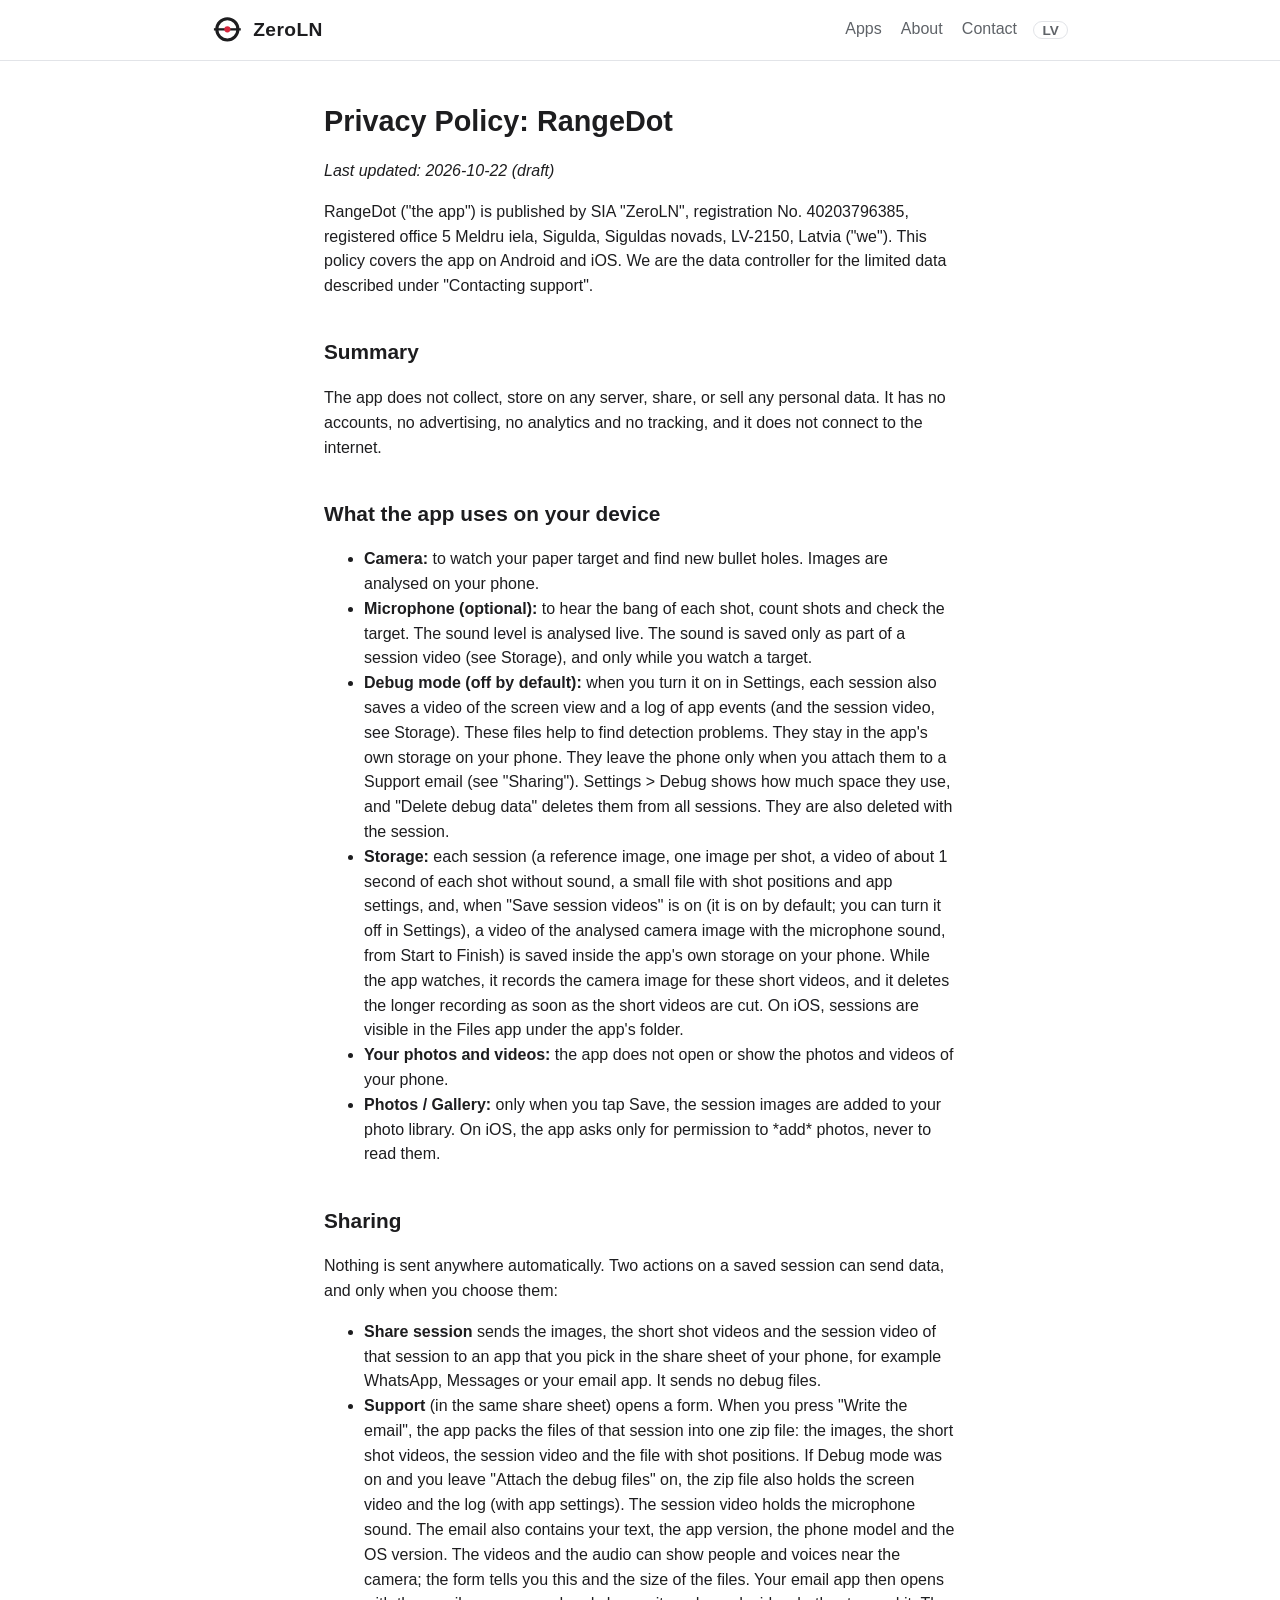
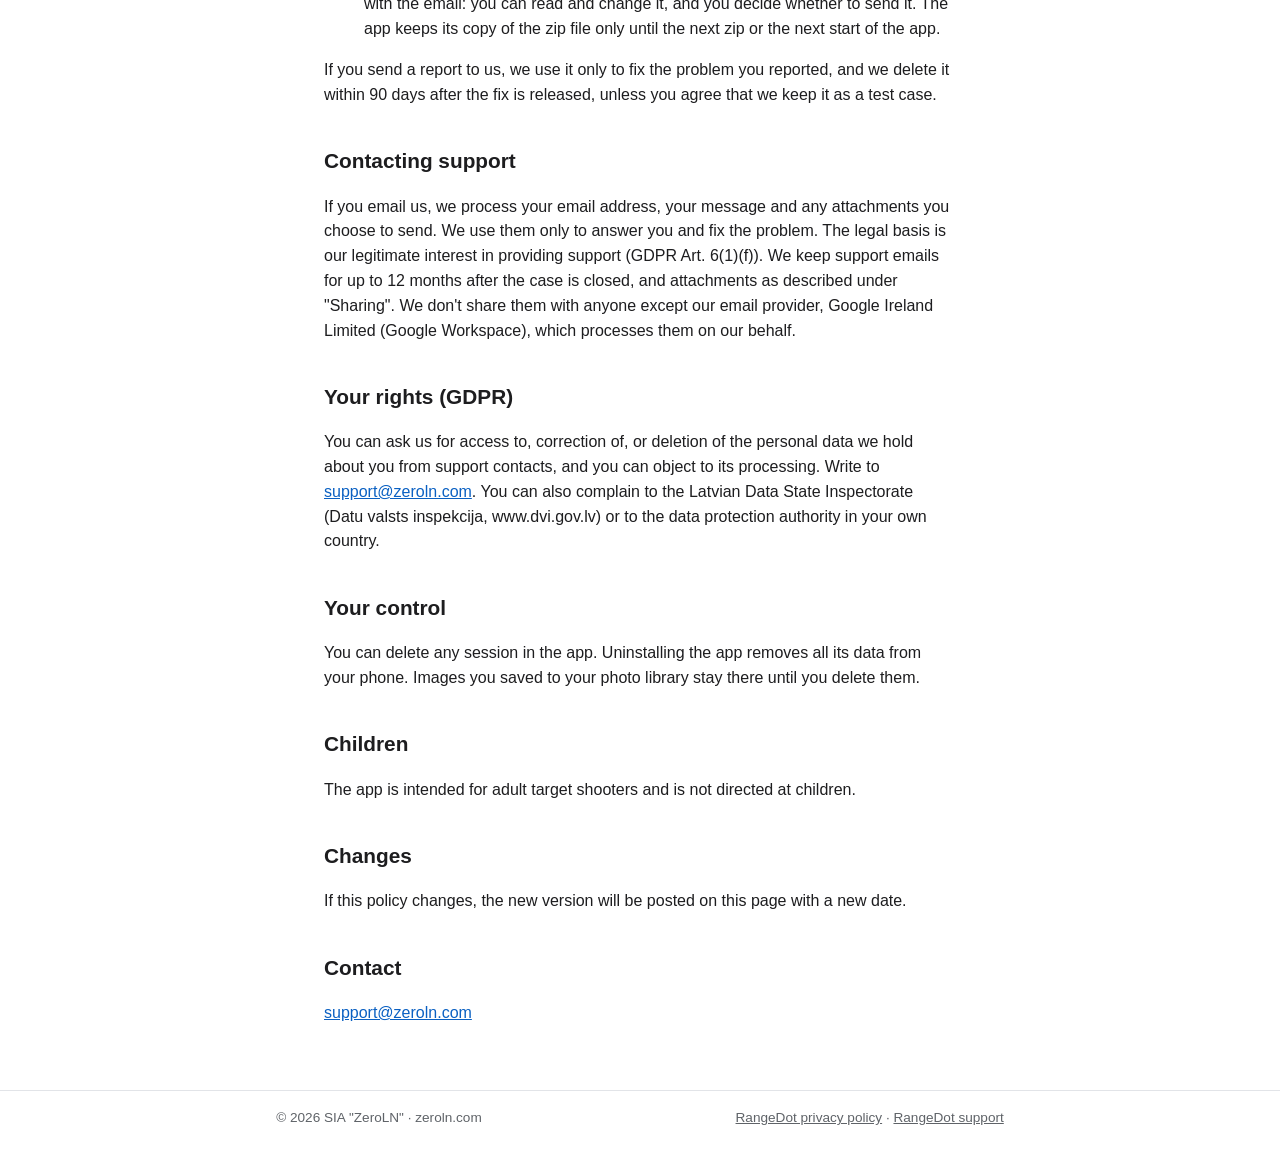
==== privacy/index.html @ 9c5e3303 "Add the LV language link and the hreflang links (W94) Co-Authored-By: Claude Opus 5.5 <noreply@anthr" ====
<!doctype html>
<html lang="en">
<head>
<meta charset="utf-8">
<meta name="viewport" content="width=device-width, initial-scale=1">
<title>RangeDot: Privacy policy</title>
<meta name="description" content="RangeDot privacy policy, SIA &quot;ZeroLN&quot;.">
<link rel="icon" href="/favicon.svg" type="image/svg+xml">
<link rel="stylesheet" href="../style.css">
</head>
<body>
<header class="site"><div class="wrap">
<a class="brand" href="../"><svg viewBox="0 0 32 32" aria-hidden="true"><circle cx="16" cy="16" r="11" fill="none" stroke="currentColor" stroke-width="3.2"/><line x1="2" y1="16" x2="30" y2="16" stroke="currentColor" stroke-width="2.4"/><circle cx="16" cy="16" r="3.2" fill="#d7263d"/></svg><span>ZeroLN</span></a>
<nav><a href="../#apps">Apps</a><a href="../#about">About</a><a href="../#contact">Contact</a><a class="lang" href="https://zeroln.lv/" hreflang="lv" lang="lv" title="Latviski">LV</a></nav>
</div></header>
<main><div class="wrap doc">
<h1>Privacy Policy: RangeDot</h1>
<p><em>Last updated: 2026-10-22 (draft)</em></p>
<p>RangeDot ("the app") is published by SIA "ZeroLN", registration No. 40203796385, registered office 5 Meldru iela, Sigulda, Siguldas novads, LV-2150, Latvia ("we"). This policy covers the app on Android and iOS. We are the data controller for the limited data described under "Contacting support".</p>
<h2>Summary</h2>
<p>The app does not collect, store on any server, share, or sell any personal data. It has no accounts, no advertising, no analytics and no tracking, and it does not connect to the internet.</p>
<h2>What the app uses on your device</h2>
<ul>
<li><strong>Camera:</strong> to watch your paper target and find new bullet holes. Images are analysed on your phone.</li>
<li><strong>Microphone (optional):</strong> to hear the bang of each shot, count shots and check the target. The sound level is analysed live. The sound is saved only as part of a session video (see Storage), and only while you watch a target.</li>
<li><strong>Debug mode (off by default):</strong> when you turn it on in Settings, each session also saves a video of the screen view and a log of app events (and the session video, see Storage). These files help to find detection problems. They stay in the app's own storage on your phone. They leave the phone only when you attach them to a Support email (see "Sharing"). Settings &gt; Debug shows how much space they use, and "Delete debug data" deletes them from all sessions. They are also deleted with the session.</li>
<li><strong>Storage:</strong> each session (a reference image, one image per shot, a video of about 1 second of each shot without sound, a small file with shot positions and app settings, and, when "Save session videos" is on (it is on by default; you can turn it off in Settings), a video of the analysed camera image with the microphone sound, from Start to Finish) is saved inside the app's own storage on your phone. While the app watches, it records the camera image for these short videos, and it deletes the longer recording as soon as the short videos are cut. On iOS, sessions are visible in the Files app under the app's folder.</li>
<li><strong>Your photos and videos:</strong> the app does not open or show the photos and videos of your phone.</li>
<li><strong>Photos / Gallery:</strong> only when you tap Save, the session images are added to your photo library. On iOS, the app asks only for permission to *add* photos, never to read them.</li>
</ul>
<h2>Sharing</h2>
<p>Nothing is sent anywhere automatically. Two actions on a saved session can send data, and only when you choose them:</p>
<ul>
<li><strong>Share session</strong> sends the images, the short shot videos and the session video of that session to an app that you pick in the share sheet of your phone, for example WhatsApp, Messages or your email app. It sends no debug files.</li>
<li><strong>Support</strong> (in the same share sheet) opens a form. When you press "Write the email", the app packs the files of that session into one zip file: the images, the short shot videos, the session video and the file with shot positions. If Debug mode was on and you leave "Attach the debug files" on, the zip file also holds the screen video and the log (with app settings). The session video holds the microphone sound. The email also contains your text, the app version, the phone model and the OS version. The videos and the audio can show people and voices near the camera; the form tells you this and the size of the files. Your email app then opens with the email: you can read and change it, and you decide whether to send it. The app keeps its copy of the zip file only until the next zip or the next start of the app.</li>
</ul>
<p>If you send a report to us, we use it only to fix the problem you reported, and we delete it within 90 days after the fix is released, unless you agree that we keep it as a test case.</p>
<h2>Contacting support</h2>
<p>If you email us, we process your email address, your message and any attachments you choose to send. We use them only to answer you and fix the problem. The legal basis is our legitimate interest in providing support (GDPR Art. 6(1)(f)). We keep support emails for up to 12 months after the case is closed, and attachments as described under "Sharing". We don't share them with anyone except our email provider, Google Ireland Limited (Google Workspace), which processes them on our behalf.</p>
<h2>Your rights (GDPR)</h2>
<p>You can ask us for access to, correction of, or deletion of the personal data we hold about you from support contacts, and you can object to its processing. Write to <a href="mailto:support@zeroln.com">support@zeroln.com</a>. You can also complain to the Latvian Data State Inspectorate (Datu valsts inspekcija, www.dvi.gov.lv) or to the data protection authority in your own country.</p>
<h2>Your control</h2>
<p>You can delete any session in the app. Uninstalling the app removes all its data from your phone. Images you saved to your photo library stay there until you delete them.</p>
<h2>Children</h2>
<p>The app is intended for adult target shooters and is not directed at children.</p>
<h2>Changes</h2>
<p>If this policy changes, the new version will be posted on this page with a new date.</p>
<h2>Contact</h2>
<p><a href="mailto:support@zeroln.com">support@zeroln.com</a></p>
</div></main>
<footer class="site"><div class="wrap">
<span>&copy; 2026 SIA &quot;ZeroLN&quot; &middot; zeroln.com</span>
<span><a href="../privacy/">RangeDot privacy policy</a> &middot; <a href="../support/">RangeDot support</a></span>
</div></footer>
</body>
</html>
---- style.css ----
*, *::before, *::after { box-sizing: border-box; }
:root { --fg: #1d1d1f; --muted: #5f6368; --bg: #fff; --panel: #f5f6f8; --line: #e2e4e8; --accent: #d7263d;
  --link: #0a60c2; }
body { font-family: -apple-system, "Segoe UI", Roboto, Helvetica, Arial, sans-serif; margin: 0; line-height: 1.55;
  color: var(--fg); background: var(--bg); }
.wrap { max-width: 56em; margin: 0 auto; padding: 0 1.25em; }
.doc { max-width: 42em; }
a { color: var(--link); }
code { background: var(--panel); padding: 0 0.25em; border-radius: 3px; }
mark { background: #fff3b0; color: inherit; }
header.site { border-bottom: 1px solid var(--line); }
header.site .wrap { display: flex; align-items: center; justify-content: space-between; flex-wrap: wrap;
  gap: 0.5em 1.5em; padding-top: 0.9em; padding-bottom: 0.9em; }
.brand { display: flex; align-items: center; gap: 0.55em; color: var(--fg); text-decoration: none; font-weight: 700;
  font-size: 1.2em; letter-spacing: 0.02em; }
.brand svg { width: 1.6em; height: 1.6em; }
nav a { margin-left: 1.2em; text-decoration: none; color: var(--muted); }
nav a:first-child { margin-left: 0; }
nav a:hover { color: var(--fg); }
nav a.lang { border: 1px solid var(--line); border-radius: 1em; padding: 0.05em 0.6em; font-size: 0.85em;
  font-weight: 600; }
main { padding: 1.5em 0 3em; }
h1 { font-size: 1.8em; line-height: 1.25; } h2 { font-size: 1.3em; margin-top: 1.8em; }
.hero { padding: 3.5em 0 2.5em; }
.hero h1 { font-size: 2.4em; margin: 0 0 0.4em; max-width: 18em; }
.hero p { font-size: 1.15em; color: var(--muted); max-width: 36em; margin: 0; }
section { padding: 1.5em 0; }
section > h2 { margin-top: 0; }
.card { display: grid; grid-template-columns: 5em 1fr; gap: 1.25em; padding: 1.5em; background: var(--panel);
  border: 1px solid var(--line); border-radius: 14px; }
.card .icon { width: 5em; height: 5em; border-radius: 22%; background: #111; display: flex; align-items: center;
  justify-content: center; }
.card h3 { margin: 0 0 0.25em; font-size: 1.3em; }
.card p { margin: 0.3em 0; }
.tag { display: inline-block; font-size: 0.8em; padding: 0.1em 0.6em; border-radius: 1em; background: var(--bg);
  border: 1px solid var(--line); color: var(--muted); font-weight: 400; vertical-align: middle; }
.links a { margin-right: 1.2em; }
.grid { display: grid; grid-template-columns: repeat(auto-fit, minmax(14em, 1fr)); gap: 1.25em; }
.grid h3 { font-size: 1.05em; margin: 0 0 0.3em; }
.grid p { margin: 0; color: var(--muted); }
dl.facts { display: grid; grid-template-columns: max-content 1fr; gap: 0.4em 1.5em; margin: 0; }
dl.facts dt { color: var(--muted); } dl.facts dd { margin: 0; }
footer.site { border-top: 1px solid var(--line); font-size: 0.85em; color: var(--muted); }
footer.site .wrap { padding-top: 1.2em; padding-bottom: 2em; display: flex; flex-wrap: wrap; gap: 0.5em 1.5em;
  justify-content: space-between; }
footer.site a { color: var(--muted); }
@media (max-width: 34em) { .hero h1 { font-size: 1.8em; } .card { grid-template-columns: 1fr; }
  .card h3 .tag { display: table; margin-top: 0.4em; }
  nav a { margin-left: 0.9em; } }
@media (prefers-color-scheme: dark) { :root { --fg: #e8e8ea; --muted: #a0a4ab; --bg: #111214; --panel: #1b1d21;
  --line: #2c2f35; --link: #6cb4ff; } mark { background: #5a4a00; } }
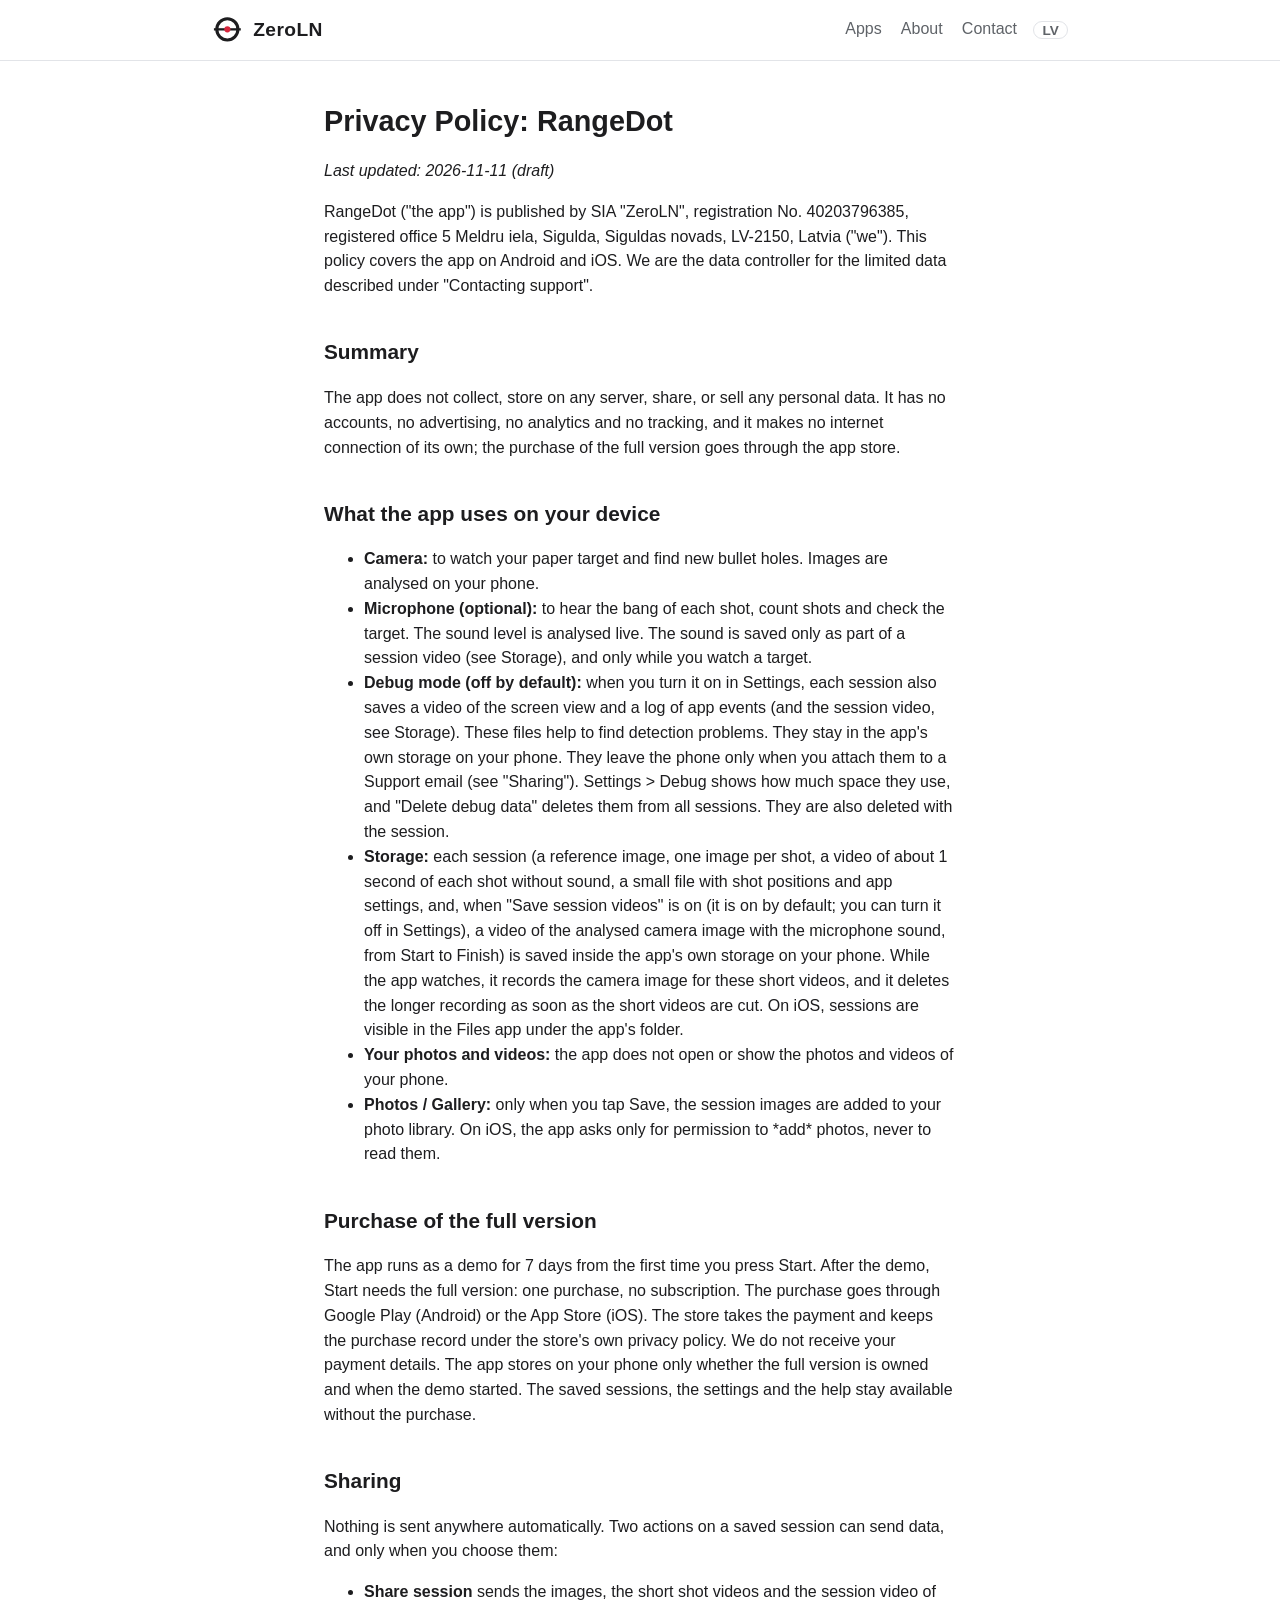
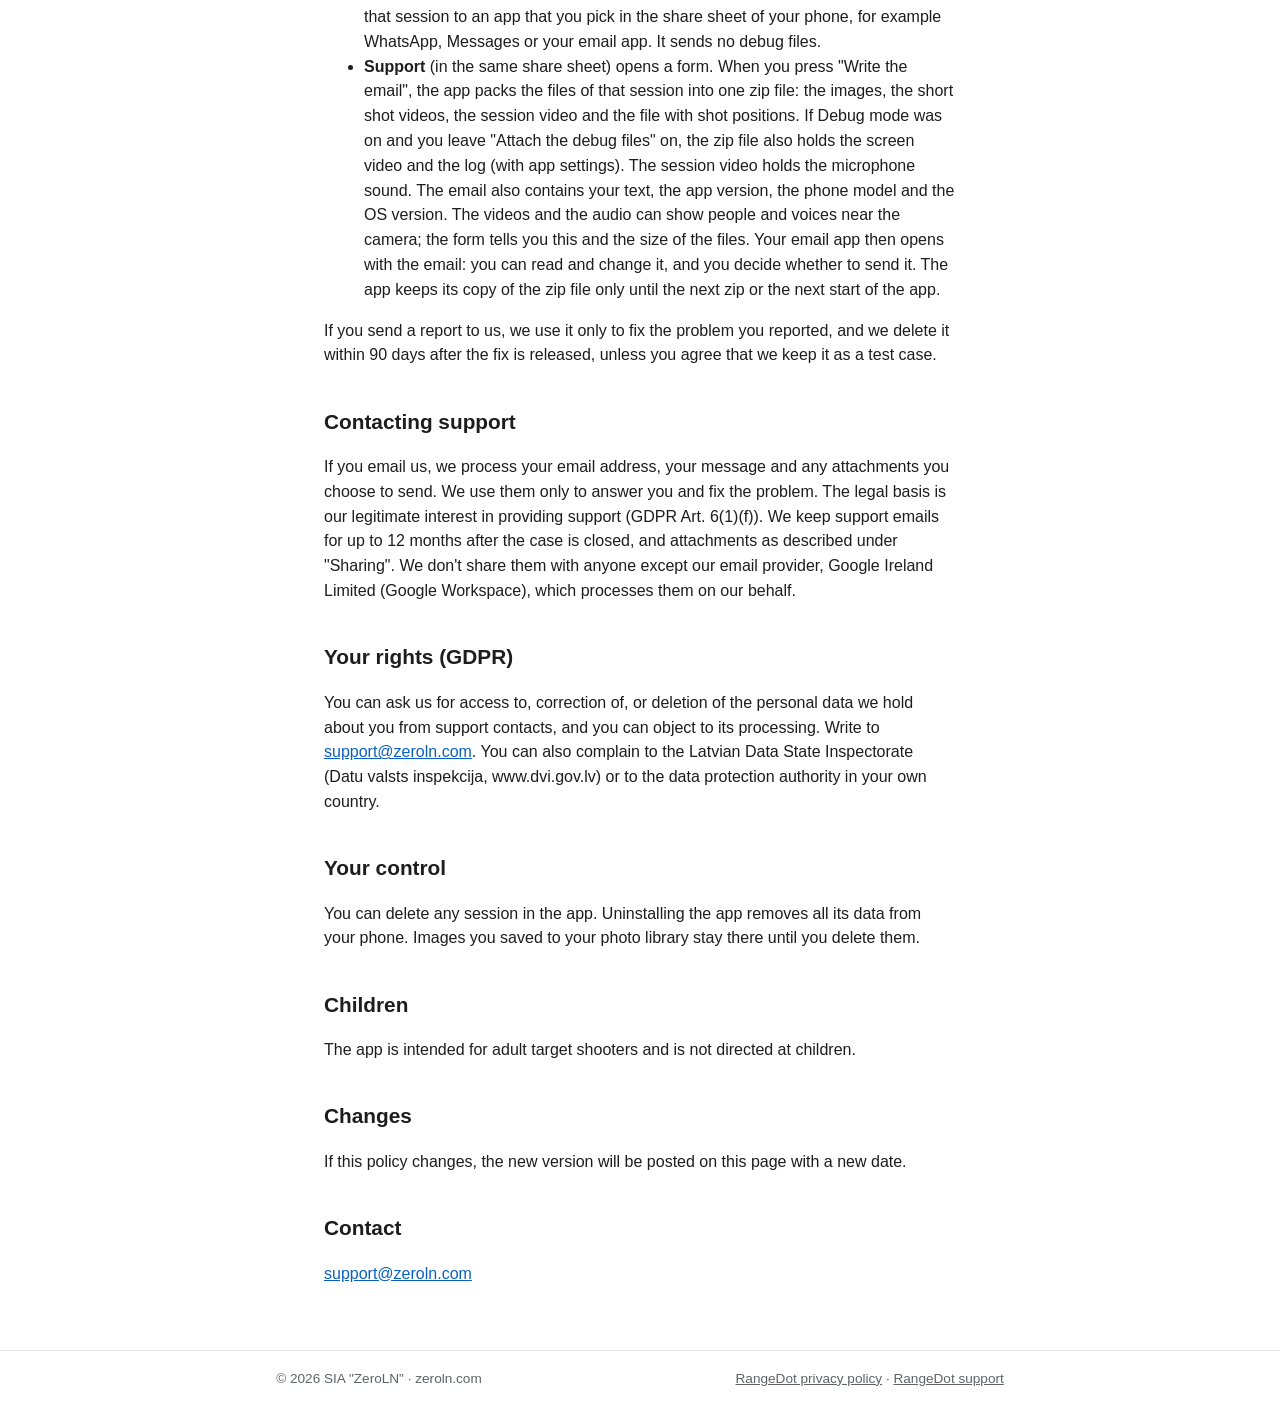
==== commit f63463a8: "Privacy policy: the purchase of the full version (W92)" ====
--- a/privacy/index.html
+++ b/privacy/index.html
@@ -15,10 +15,10 @@
 </div></header>
 <main><div class="wrap doc">
 <h1>Privacy Policy: RangeDot</h1>
-<p><em>Last updated: 2026-10-22 (draft)</em></p>
+<p><em>Last updated: 2026-11-11 (draft)</em></p>
 <p>RangeDot ("the app") is published by SIA "ZeroLN", registration No. 40203796385, registered office 5 Meldru iela, Sigulda, Siguldas novads, LV-2150, Latvia ("we"). This policy covers the app on Android and iOS. We are the data controller for the limited data described under "Contacting support".</p>
 <h2>Summary</h2>
-<p>The app does not collect, store on any server, share, or sell any personal data. It has no accounts, no advertising, no analytics and no tracking, and it does not connect to the internet.</p>
+<p>The app does not collect, store on any server, share, or sell any personal data. It has no accounts, no advertising, no analytics and no tracking, and it makes no internet connection of its own; the purchase of the full version goes through the app store.</p>
 <h2>What the app uses on your device</h2>
 <ul>
 <li><strong>Camera:</strong> to watch your paper target and find new bullet holes. Images are analysed on your phone.</li>
@@ -28,6 +28,8 @@
 <li><strong>Your photos and videos:</strong> the app does not open or show the photos and videos of your phone.</li>
 <li><strong>Photos / Gallery:</strong> only when you tap Save, the session images are added to your photo library. On iOS, the app asks only for permission to *add* photos, never to read them.</li>
 </ul>
+<h2>Purchase of the full version</h2>
+<p>The app runs as a demo for 7 days from the first time you press Start. After the demo, Start needs the full version: one purchase, no subscription. The purchase goes through Google Play (Android) or the App Store (iOS). The store takes the payment and keeps the purchase record under the store's own privacy policy. We do not receive your payment details. The app stores on your phone only whether the full version is owned and when the demo started. The saved sessions, the settings and the help stay available without the purchase.</p>
 <h2>Sharing</h2>
 <p>Nothing is sent anywhere automatically. Two actions on a saved session can send data, and only when you choose them:</p>
 <ul>
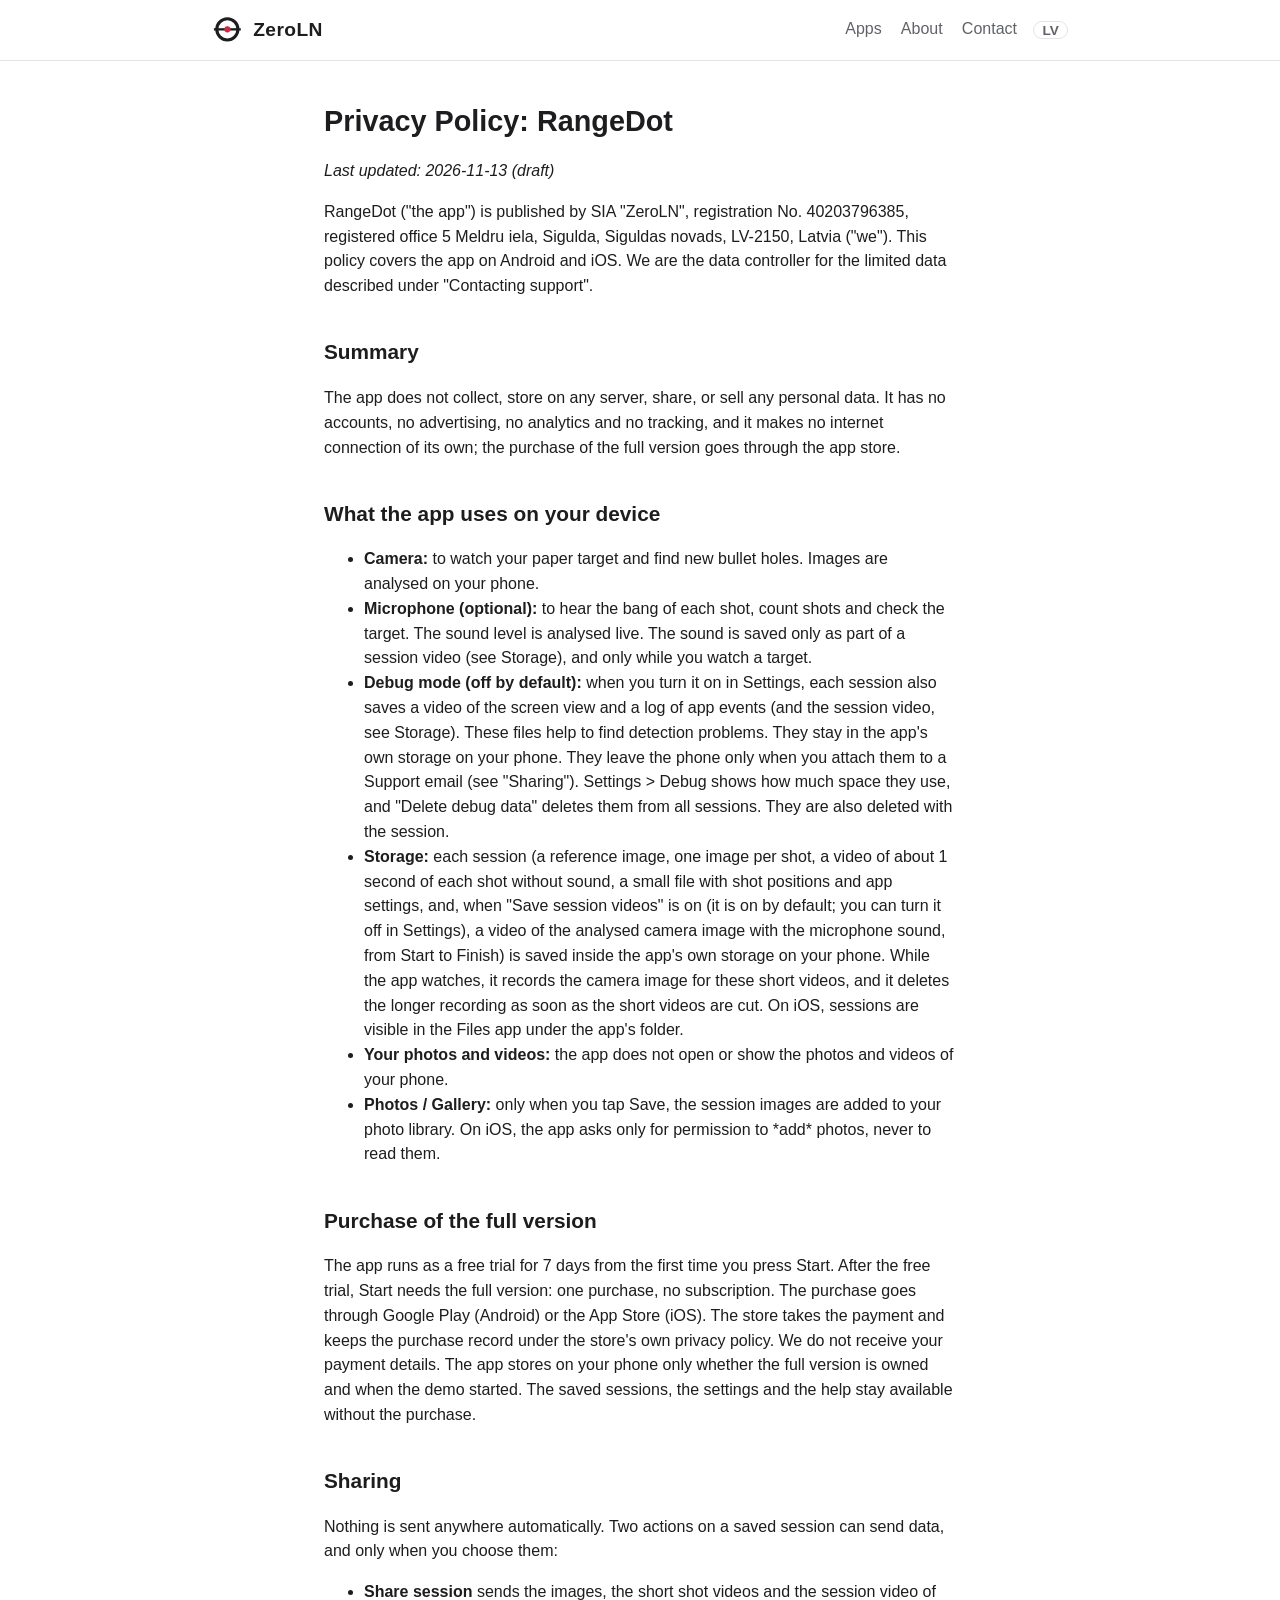
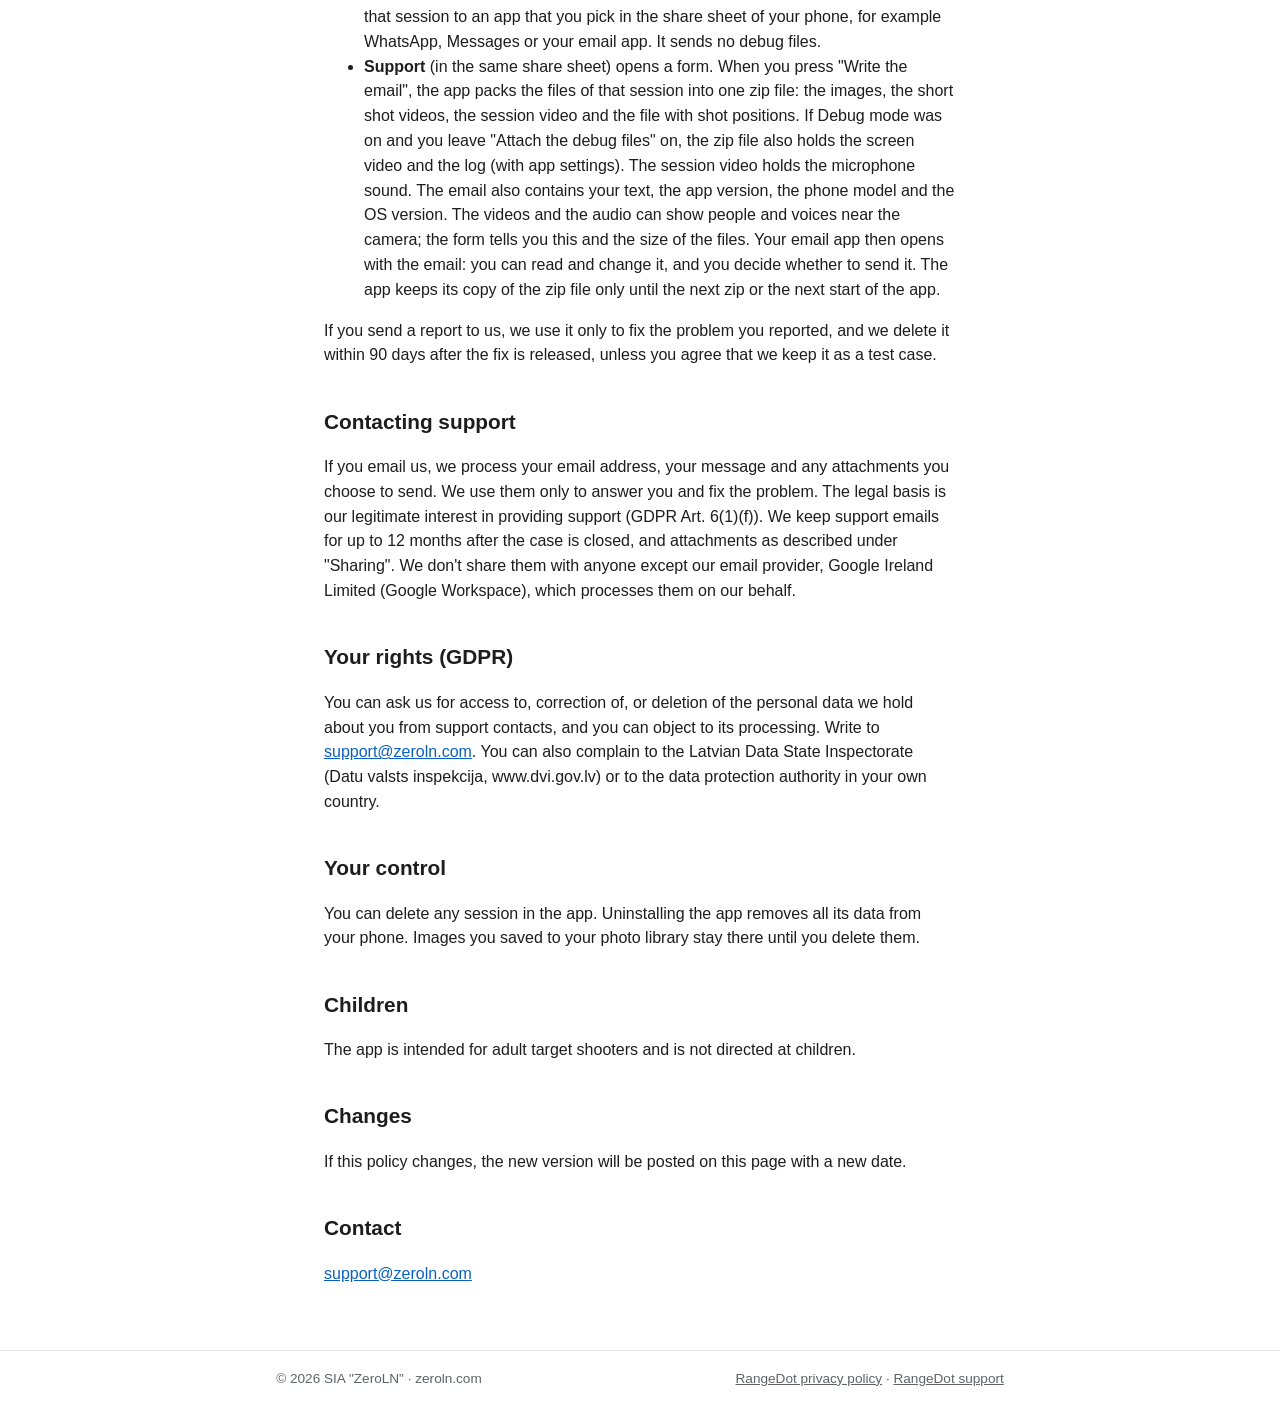
==== commit 22c0b29d: "Privacy policy: the free trial wording (W96) The purchase section says "free trial" instead of "demo" ====
--- a/privacy/index.html
+++ b/privacy/index.html
@@ -15,7 +15,7 @@
 </div></header>
 <main><div class="wrap doc">
 <h1>Privacy Policy: RangeDot</h1>
-<p><em>Last updated: 2026-11-11 (draft)</em></p>
+<p><em>Last updated: 2026-11-13 (draft)</em></p>
 <p>RangeDot ("the app") is published by SIA "ZeroLN", registration No. 40203796385, registered office 5 Meldru iela, Sigulda, Siguldas novads, LV-2150, Latvia ("we"). This policy covers the app on Android and iOS. We are the data controller for the limited data described under "Contacting support".</p>
 <h2>Summary</h2>
 <p>The app does not collect, store on any server, share, or sell any personal data. It has no accounts, no advertising, no analytics and no tracking, and it makes no internet connection of its own; the purchase of the full version goes through the app store.</p>
@@ -29,7 +29,7 @@
 <li><strong>Photos / Gallery:</strong> only when you tap Save, the session images are added to your photo library. On iOS, the app asks only for permission to *add* photos, never to read them.</li>
 </ul>
 <h2>Purchase of the full version</h2>
-<p>The app runs as a demo for 7 days from the first time you press Start. After the demo, Start needs the full version: one purchase, no subscription. The purchase goes through Google Play (Android) or the App Store (iOS). The store takes the payment and keeps the purchase record under the store's own privacy policy. We do not receive your payment details. The app stores on your phone only whether the full version is owned and when the demo started. The saved sessions, the settings and the help stay available without the purchase.</p>
+<p>The app runs as a free trial for 7 days from the first time you press Start. After the free trial, Start needs the full version: one purchase, no subscription. The purchase goes through Google Play (Android) or the App Store (iOS). The store takes the payment and keeps the purchase record under the store's own privacy policy. We do not receive your payment details. The app stores on your phone only whether the full version is owned and when the demo started. The saved sessions, the settings and the help stay available without the purchase.</p>
 <h2>Sharing</h2>
 <p>Nothing is sent anywhere automatically. Two actions on a saved session can send data, and only when you choose them:</p>
 <ul>
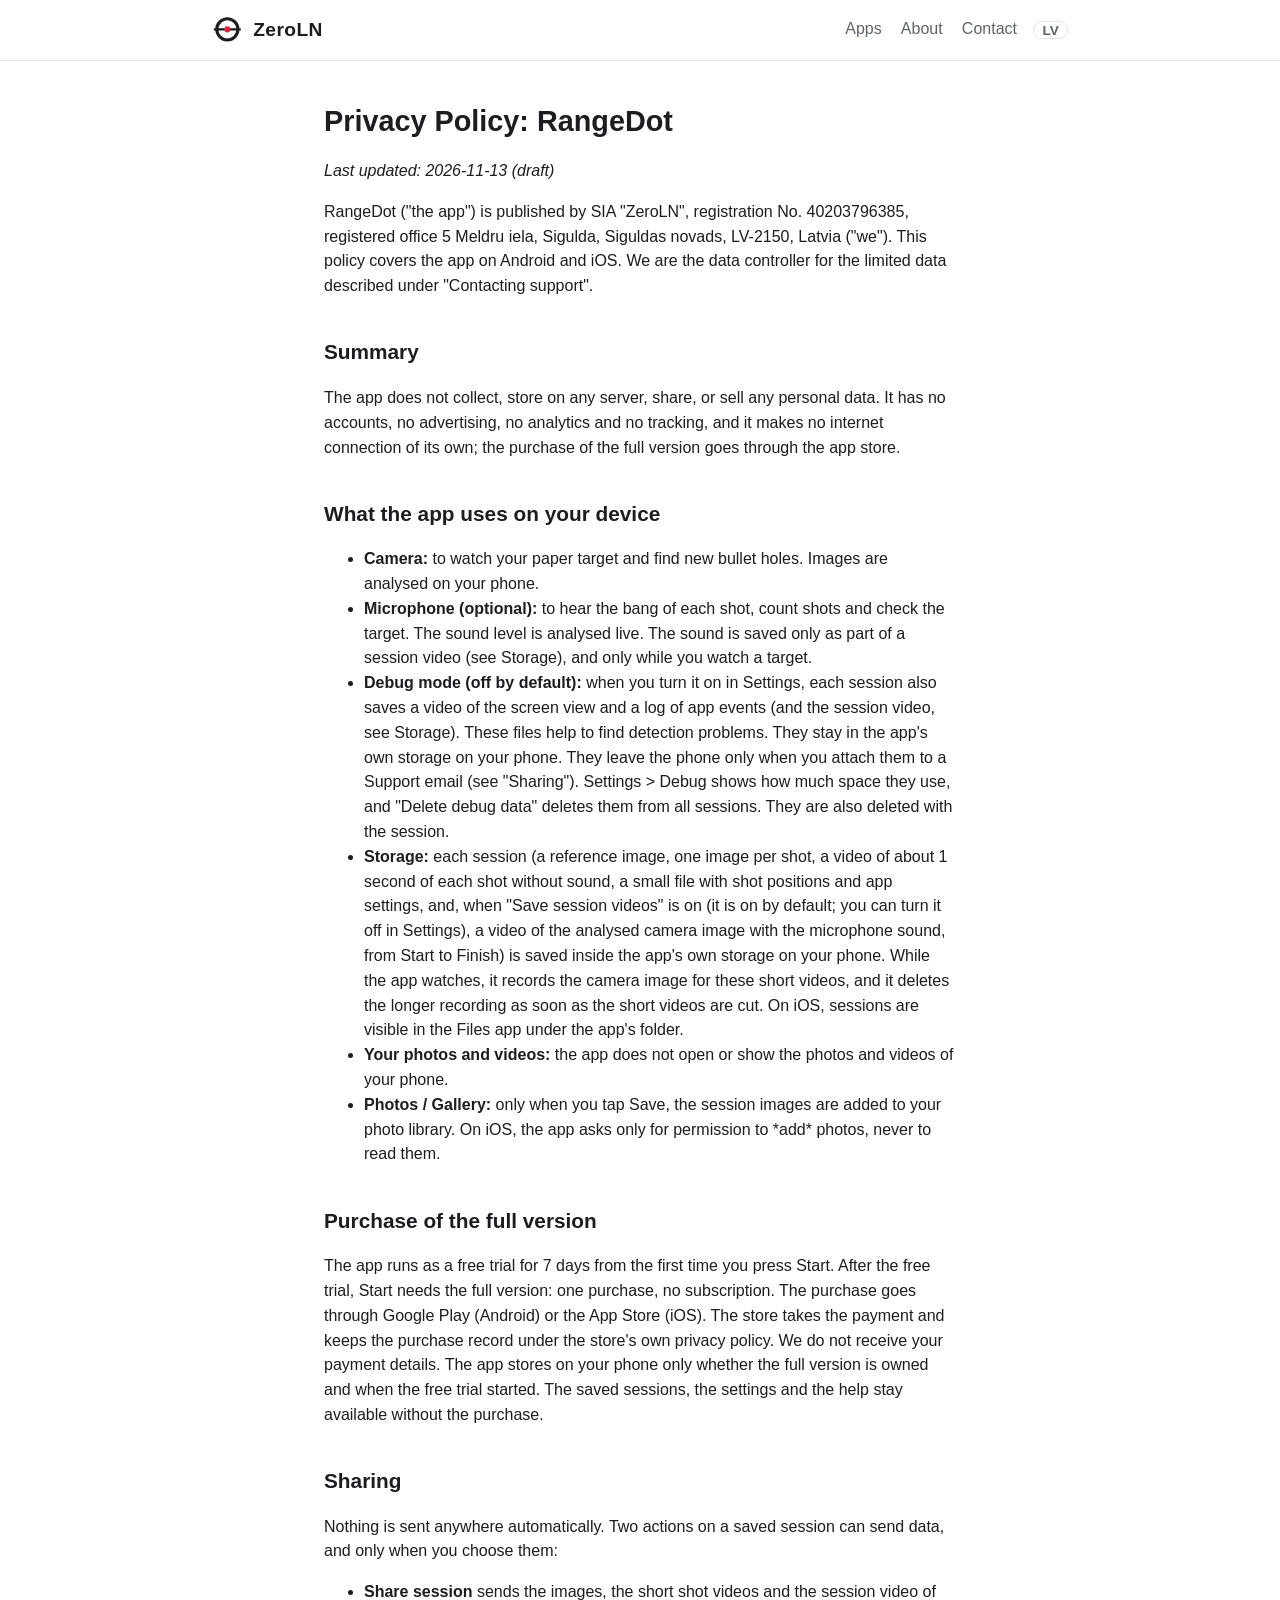
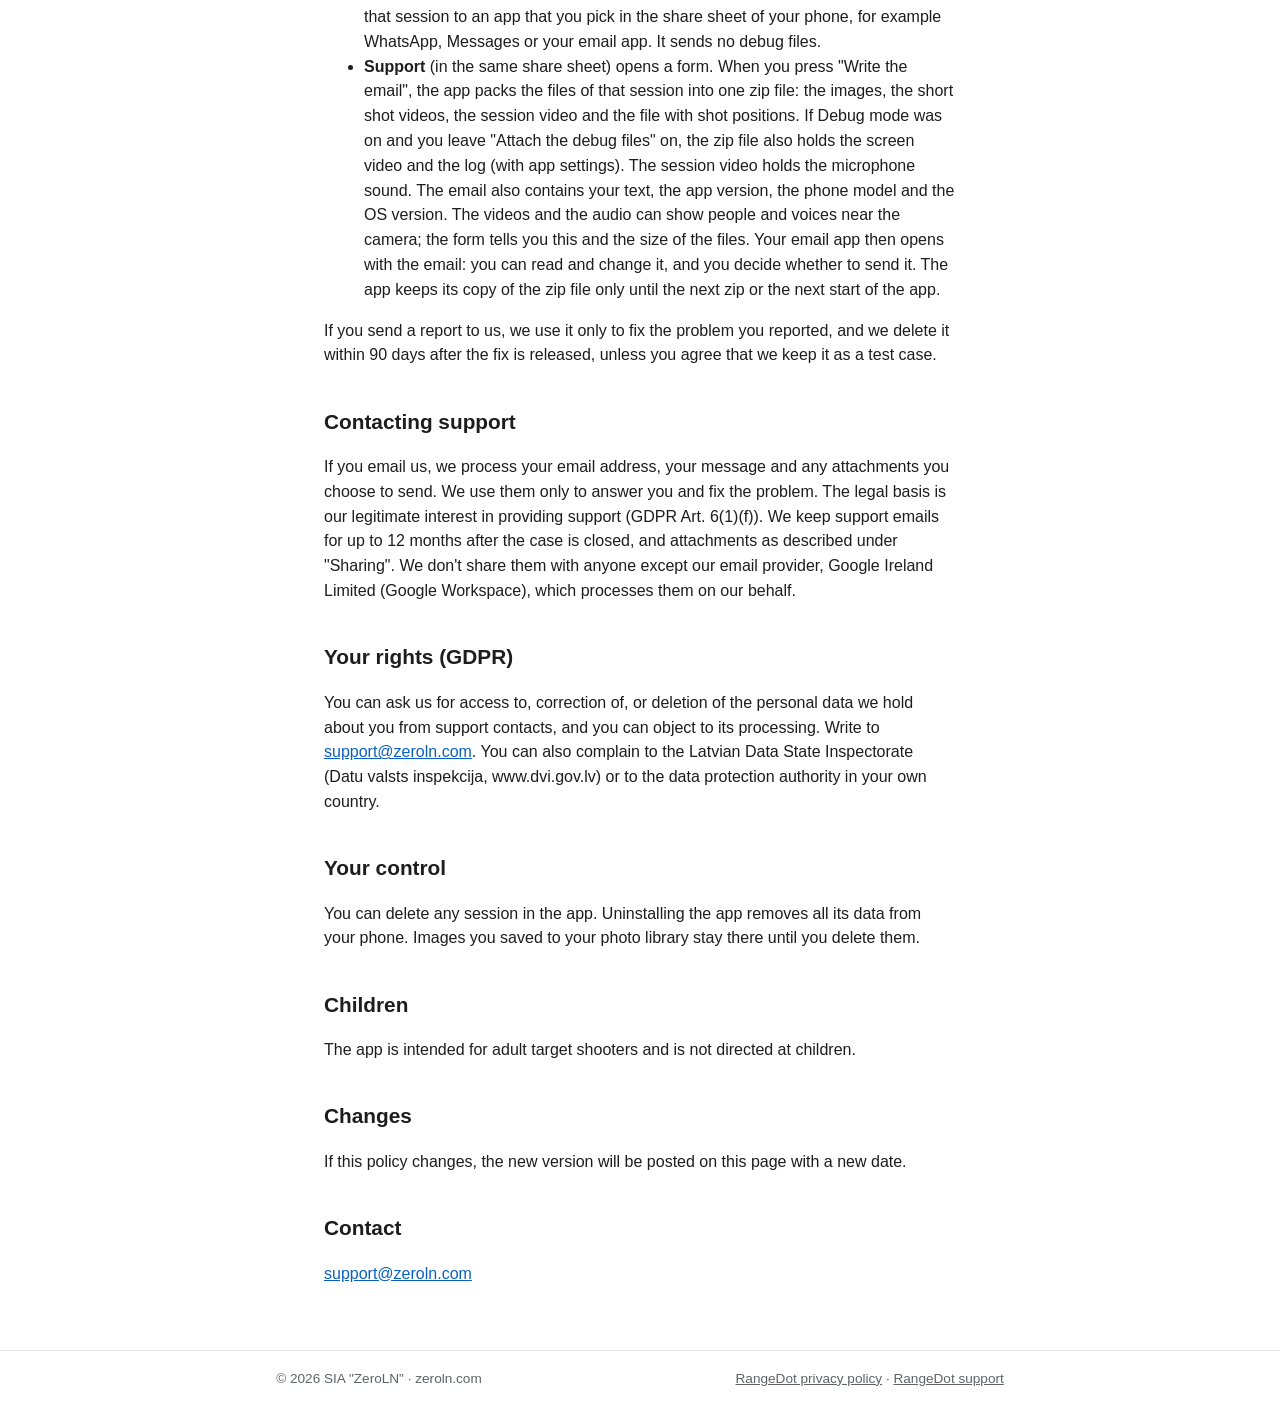
==== commit 97a96c5d: "Privacy policy: the stored trial start (W96) Co-Authored-By: Claude Fable 5.1 <noreply@anthropic.com" ====
--- a/privacy/index.html
+++ b/privacy/index.html
@@ -29,7 +29,7 @@
 <li><strong>Photos / Gallery:</strong> only when you tap Save, the session images are added to your photo library. On iOS, the app asks only for permission to *add* photos, never to read them.</li>
 </ul>
 <h2>Purchase of the full version</h2>
-<p>The app runs as a free trial for 7 days from the first time you press Start. After the free trial, Start needs the full version: one purchase, no subscription. The purchase goes through Google Play (Android) or the App Store (iOS). The store takes the payment and keeps the purchase record under the store's own privacy policy. We do not receive your payment details. The app stores on your phone only whether the full version is owned and when the demo started. The saved sessions, the settings and the help stay available without the purchase.</p>
+<p>The app runs as a free trial for 7 days from the first time you press Start. After the free trial, Start needs the full version: one purchase, no subscription. The purchase goes through Google Play (Android) or the App Store (iOS). The store takes the payment and keeps the purchase record under the store's own privacy policy. We do not receive your payment details. The app stores on your phone only whether the full version is owned and when the free trial started. The saved sessions, the settings and the help stay available without the purchase.</p>
 <h2>Sharing</h2>
 <p>Nothing is sent anywhere automatically. Two actions on a saved session can send data, and only when you choose them:</p>
 <ul>
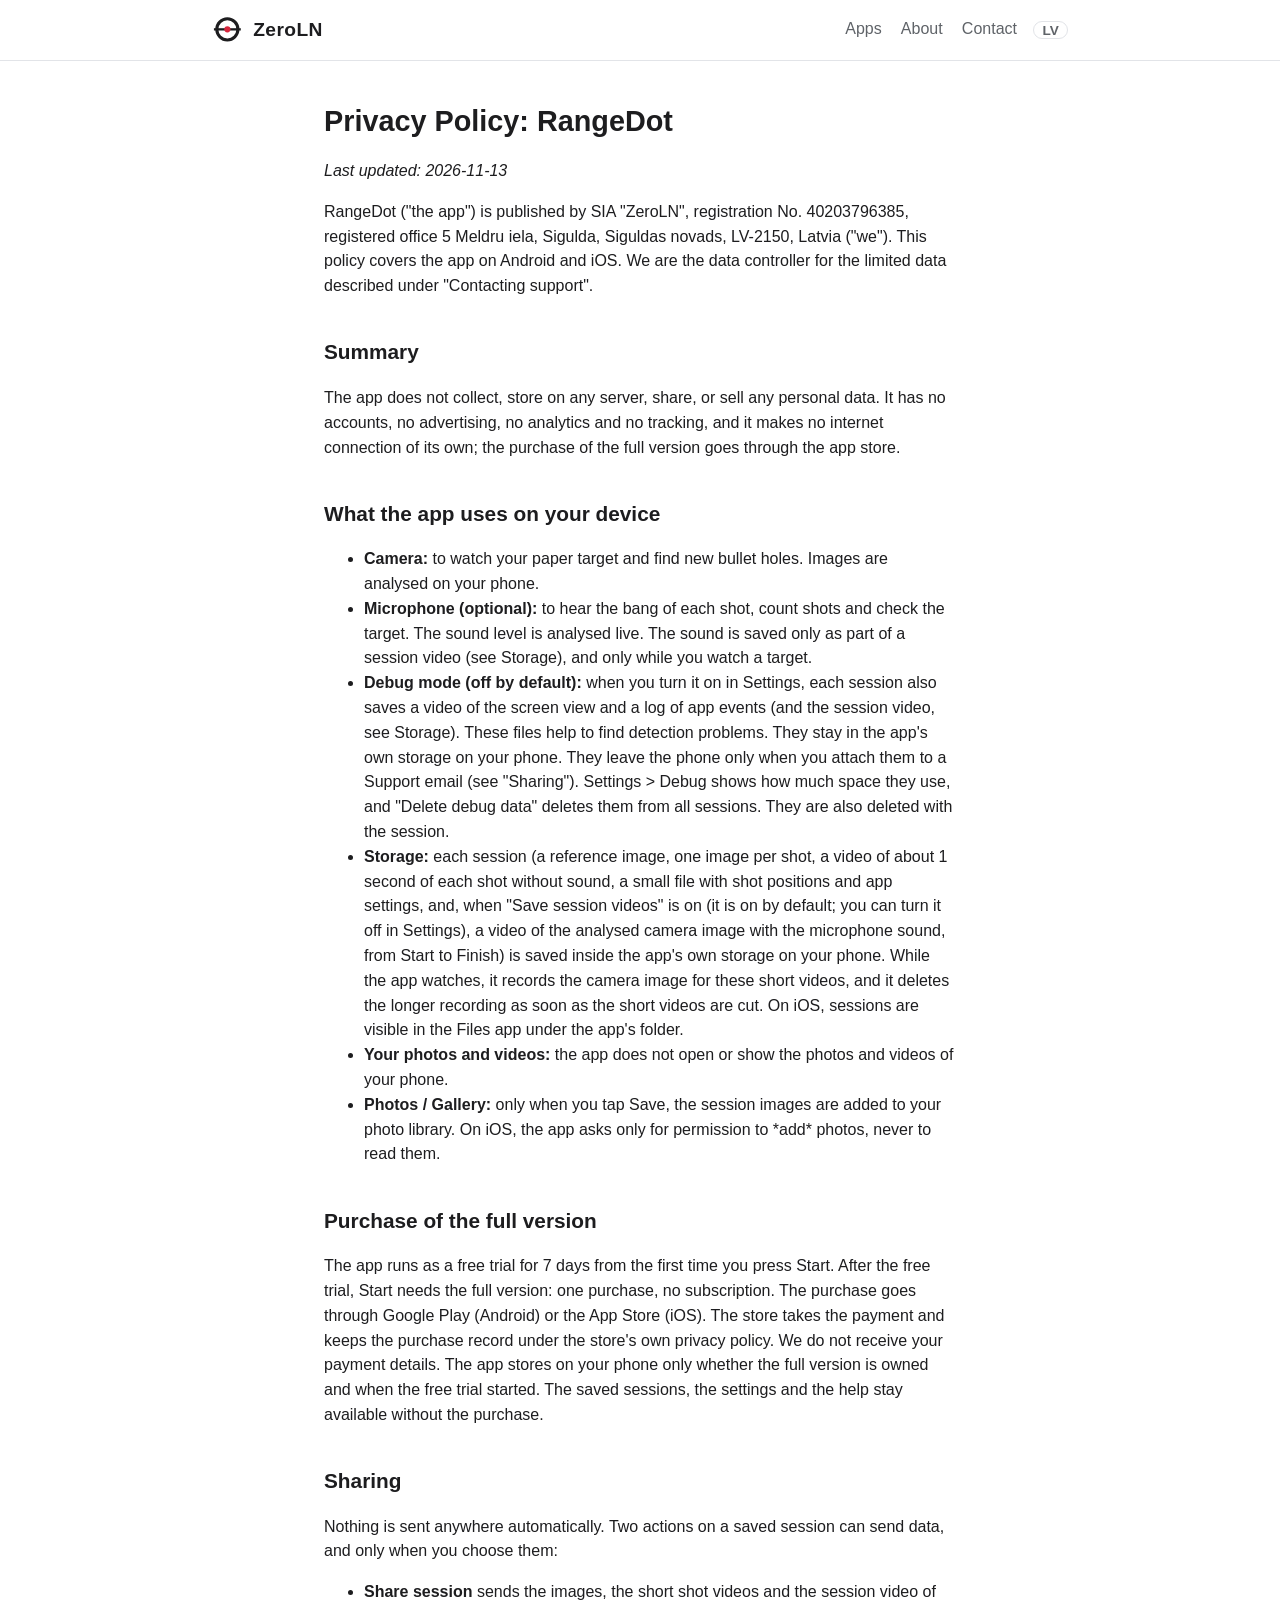
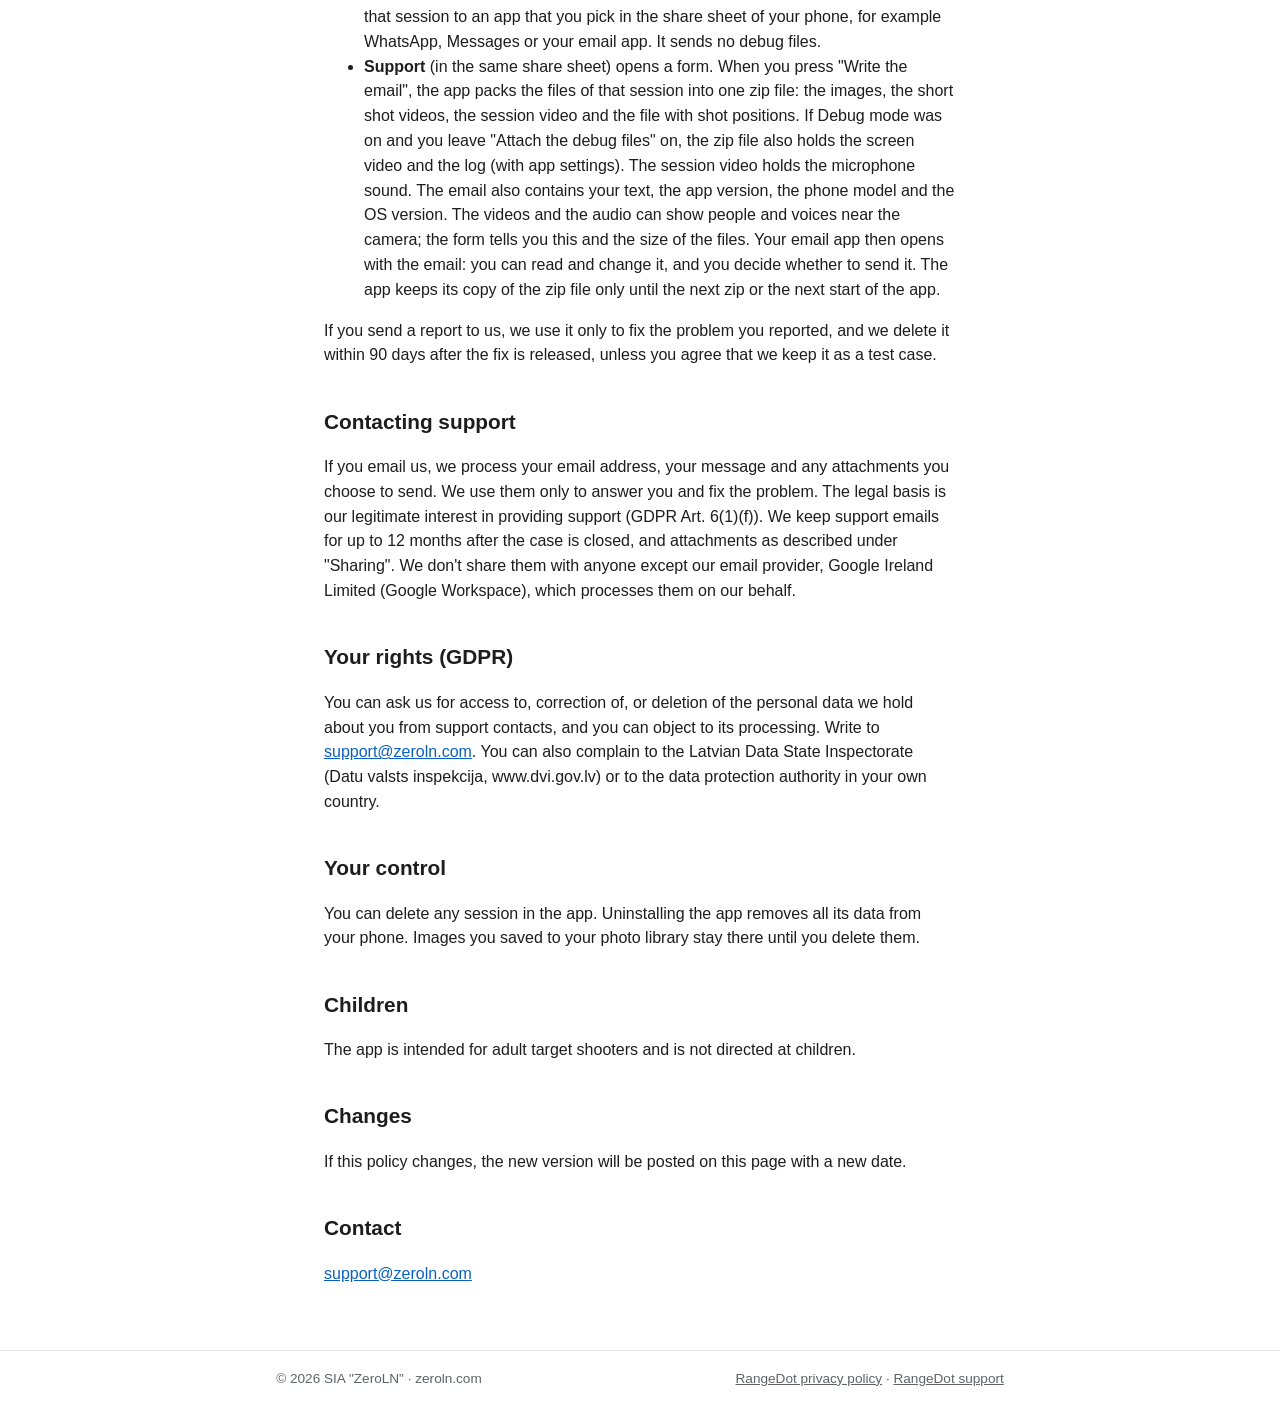
==== commit 1d5eaa96: "Terms of Use page (W95 draft) and the privacy policy without the draft marker store/terms.md of the " ====
--- a/privacy/index.html
+++ b/privacy/index.html
@@ -15,7 +15,7 @@
 </div></header>
 <main><div class="wrap doc">
 <h1>Privacy Policy: RangeDot</h1>
-<p><em>Last updated: 2026-11-13 (draft)</em></p>
+<p><em>Last updated: 2026-11-13</em></p>
 <p>RangeDot ("the app") is published by SIA "ZeroLN", registration No. 40203796385, registered office 5 Meldru iela, Sigulda, Siguldas novads, LV-2150, Latvia ("we"). This policy covers the app on Android and iOS. We are the data controller for the limited data described under "Contacting support".</p>
 <h2>Summary</h2>
 <p>The app does not collect, store on any server, share, or sell any personal data. It has no accounts, no advertising, no analytics and no tracking, and it makes no internet connection of its own; the purchase of the full version goes through the app store.</p>
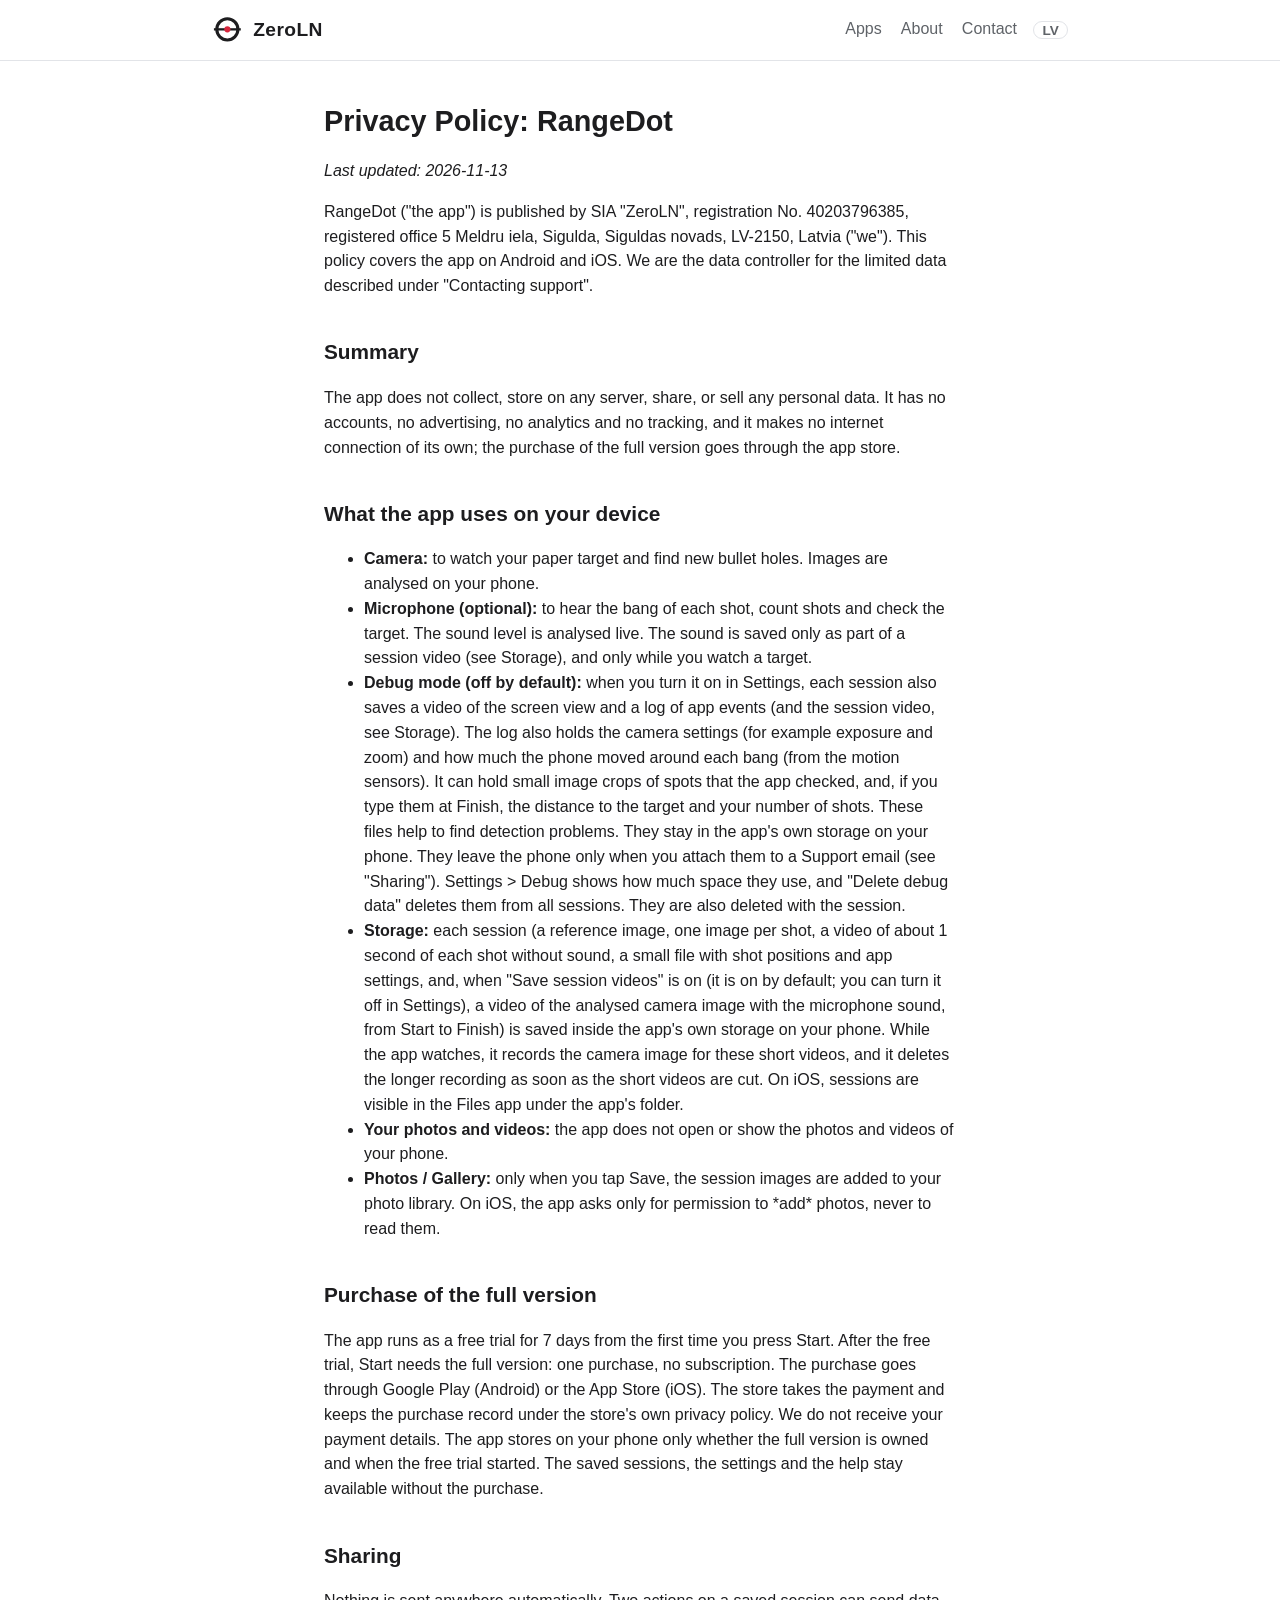
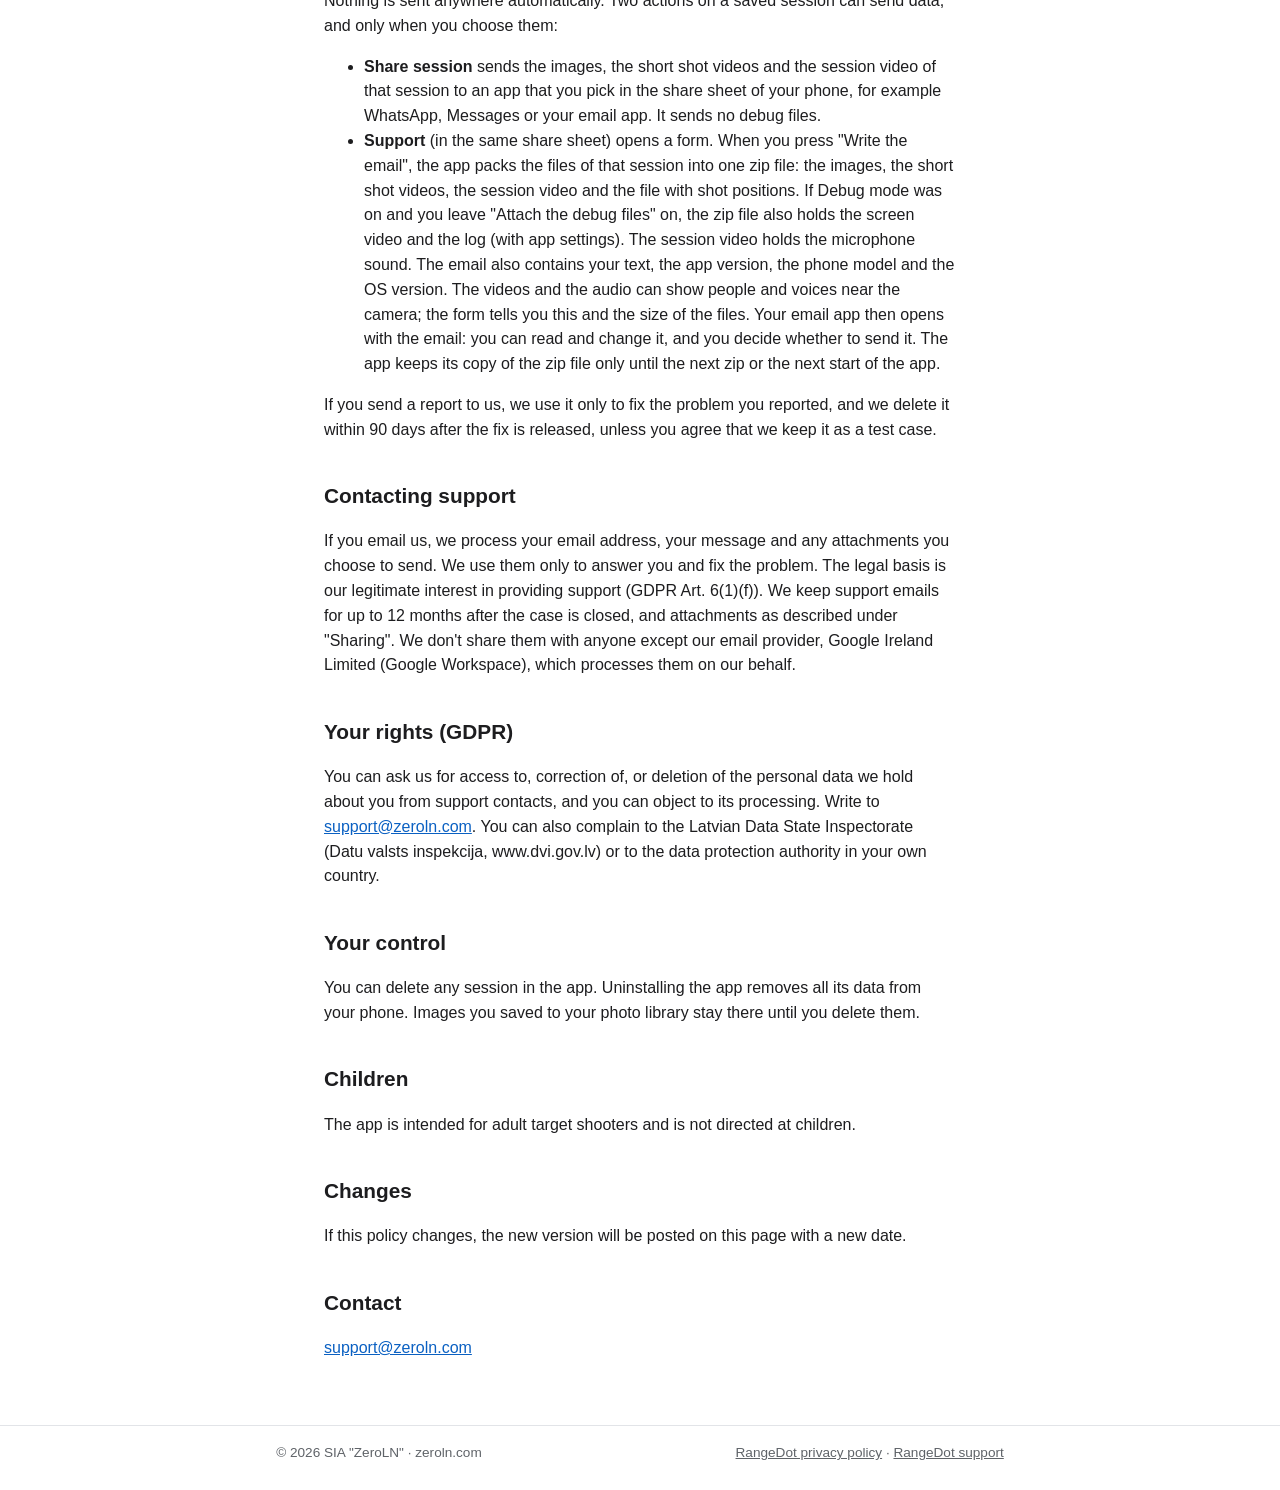
==== commit de5ca2bc: "Terms without the review markers; privacy policy: the W98 debug data The two "[unverified]" notes we" ====
--- a/privacy/index.html
+++ b/privacy/index.html
@@ -23,7 +23,7 @@
 <ul>
 <li><strong>Camera:</strong> to watch your paper target and find new bullet holes. Images are analysed on your phone.</li>
 <li><strong>Microphone (optional):</strong> to hear the bang of each shot, count shots and check the target. The sound level is analysed live. The sound is saved only as part of a session video (see Storage), and only while you watch a target.</li>
-<li><strong>Debug mode (off by default):</strong> when you turn it on in Settings, each session also saves a video of the screen view and a log of app events (and the session video, see Storage). These files help to find detection problems. They stay in the app's own storage on your phone. They leave the phone only when you attach them to a Support email (see "Sharing"). Settings &gt; Debug shows how much space they use, and "Delete debug data" deletes them from all sessions. They are also deleted with the session.</li>
+<li><strong>Debug mode (off by default):</strong> when you turn it on in Settings, each session also saves a video of the screen view and a log of app events (and the session video, see Storage). The log also holds the camera settings (for example exposure and zoom) and how much the phone moved around each bang (from the motion sensors). It can hold small image crops of spots that the app checked, and, if you type them at Finish, the distance to the target and your number of shots. These files help to find detection problems. They stay in the app's own storage on your phone. They leave the phone only when you attach them to a Support email (see "Sharing"). Settings &gt; Debug shows how much space they use, and "Delete debug data" deletes them from all sessions. They are also deleted with the session.</li>
 <li><strong>Storage:</strong> each session (a reference image, one image per shot, a video of about 1 second of each shot without sound, a small file with shot positions and app settings, and, when "Save session videos" is on (it is on by default; you can turn it off in Settings), a video of the analysed camera image with the microphone sound, from Start to Finish) is saved inside the app's own storage on your phone. While the app watches, it records the camera image for these short videos, and it deletes the longer recording as soon as the short videos are cut. On iOS, sessions are visible in the Files app under the app's folder.</li>
 <li><strong>Your photos and videos:</strong> the app does not open or show the photos and videos of your phone.</li>
 <li><strong>Photos / Gallery:</strong> only when you tap Save, the session images are added to your photo library. On iOS, the app asks only for permission to *add* photos, never to read them.</li>
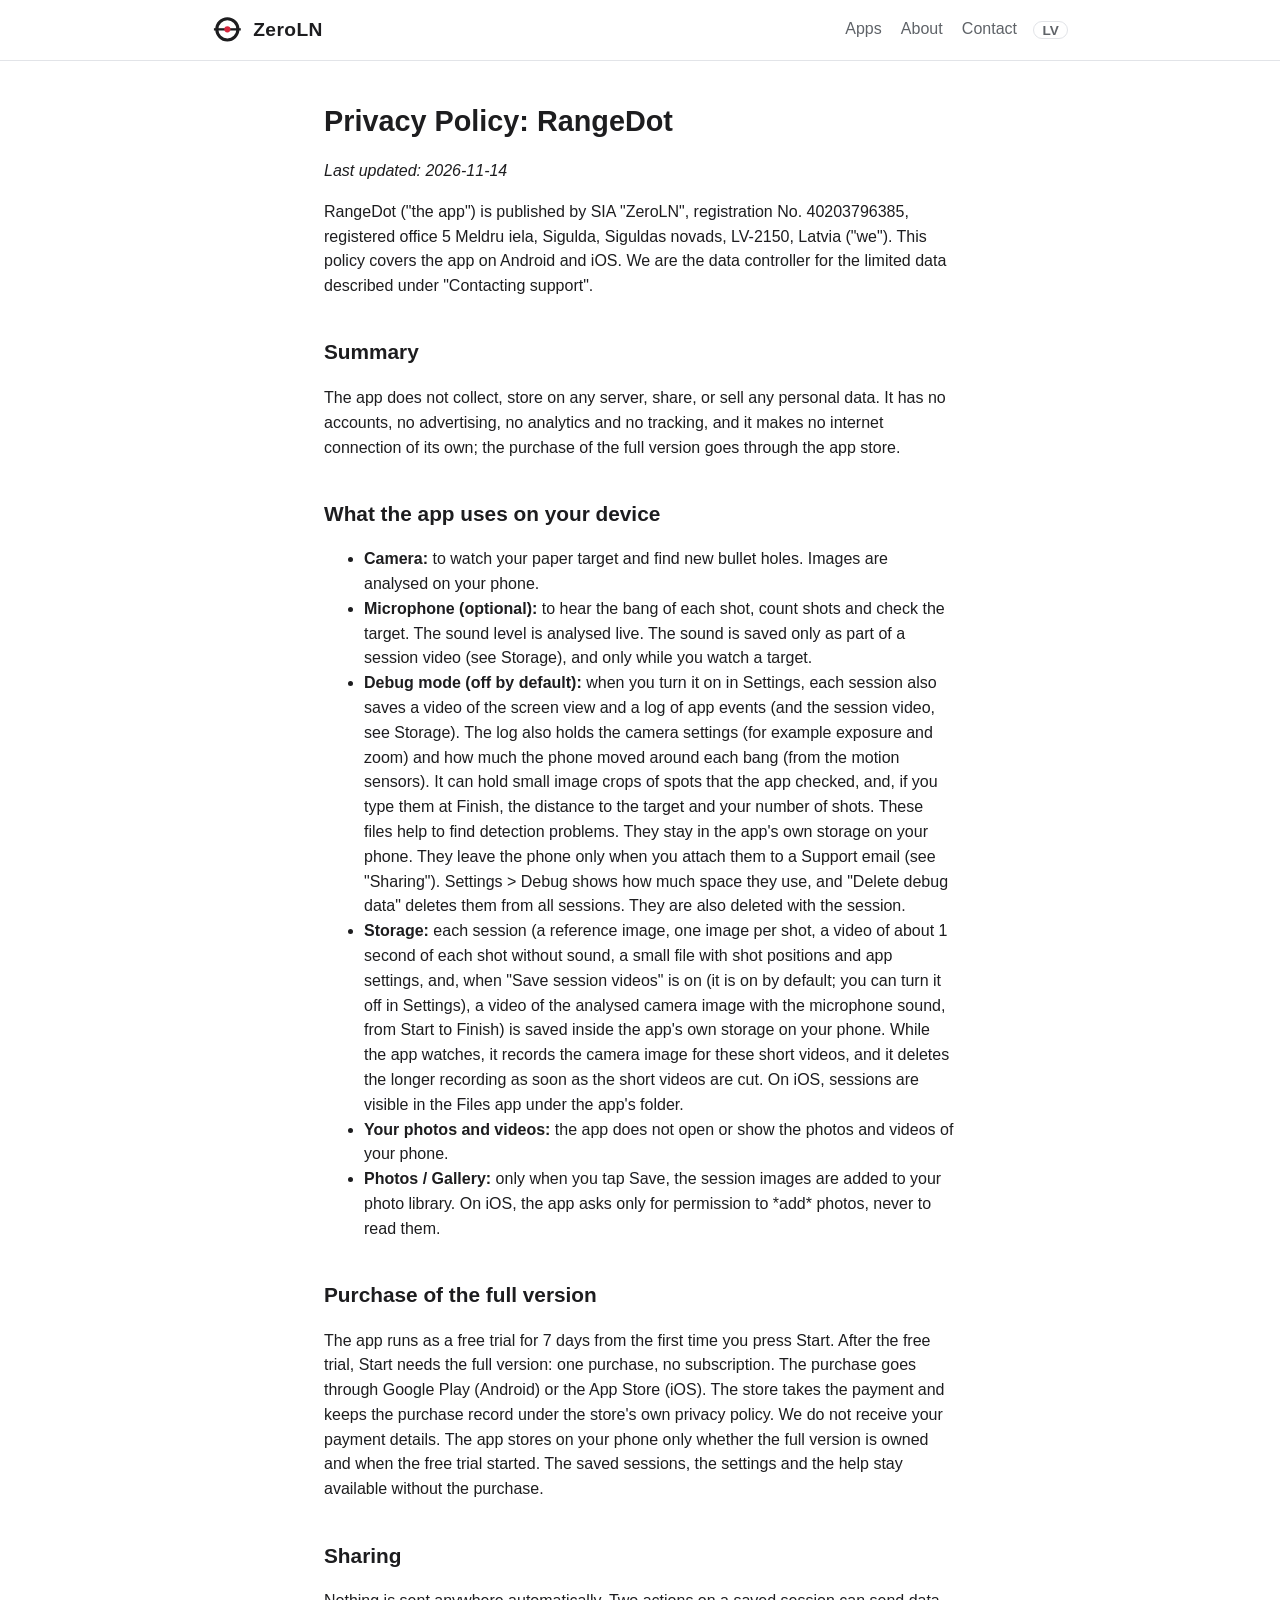
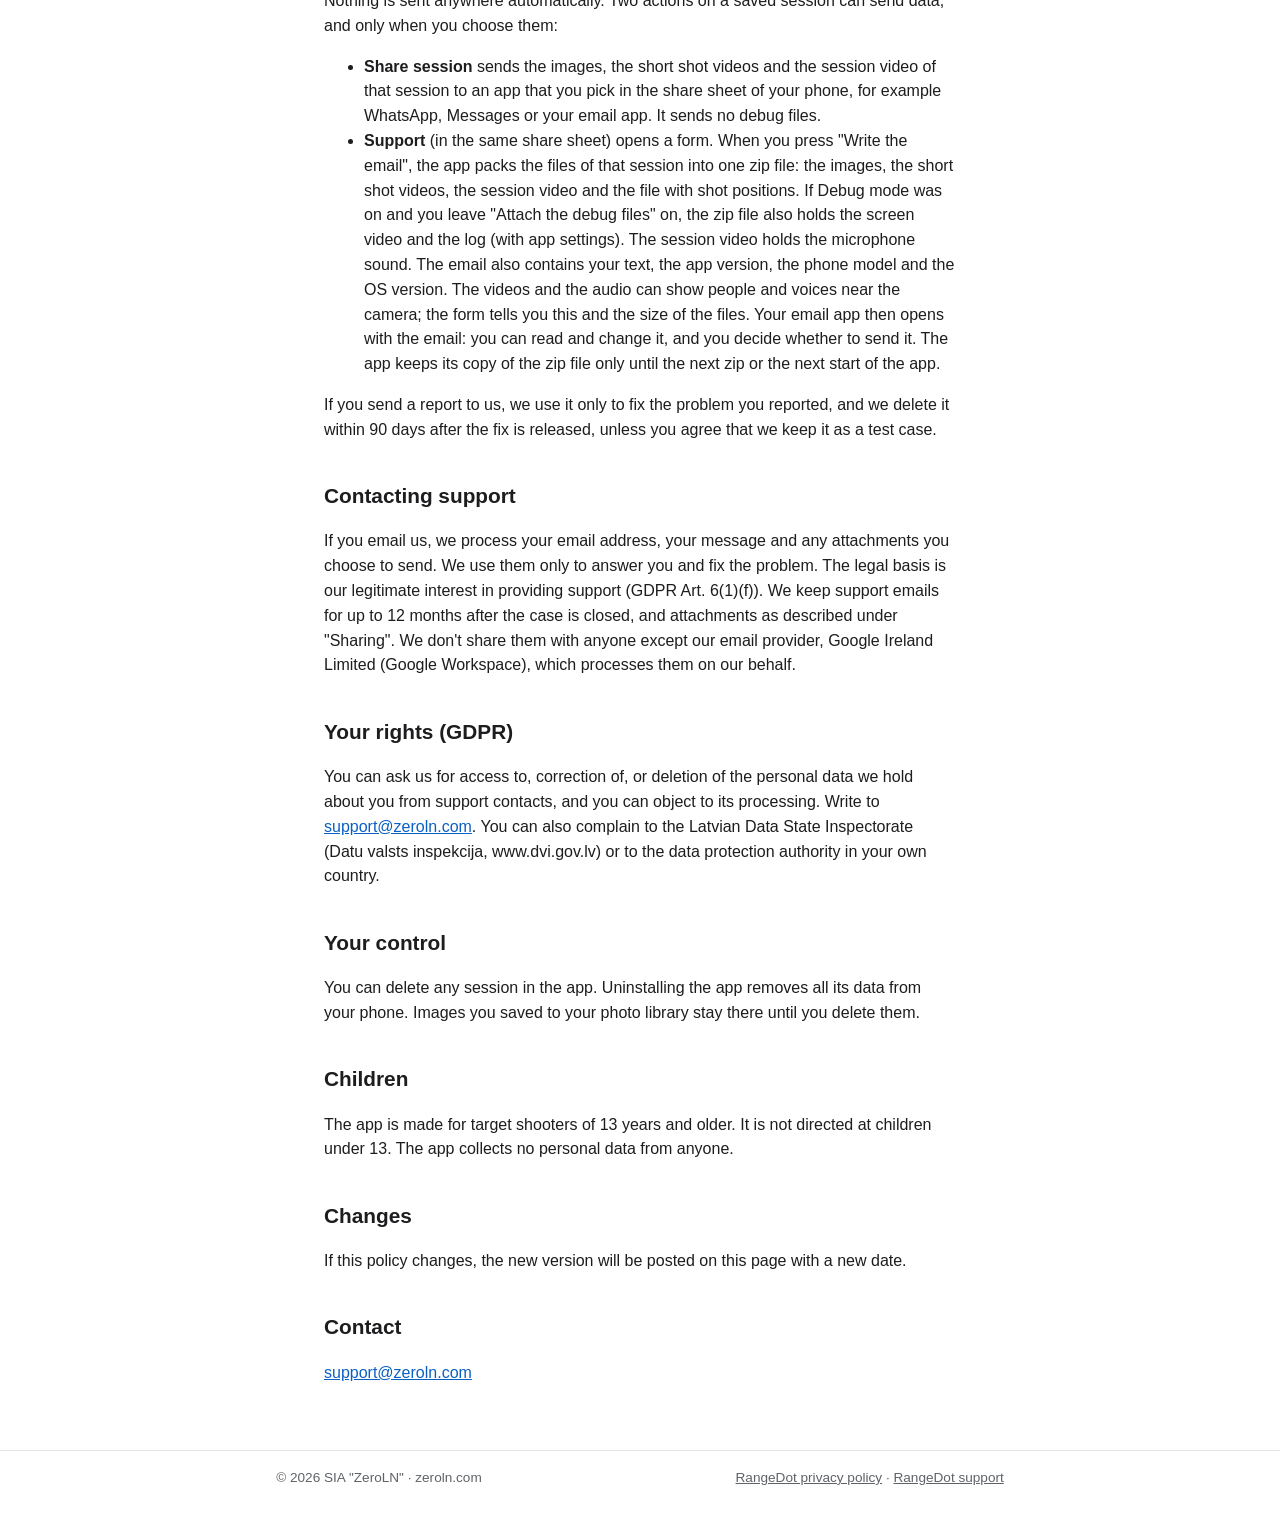
==== commit 27f74573: "Privacy policy: the Children paragraph follows the 13+ decision (W101) The page said "adult target s" ====
--- a/privacy/index.html
+++ b/privacy/index.html
@@ -15,7 +15,7 @@
 </div></header>
 <main><div class="wrap doc">
 <h1>Privacy Policy: RangeDot</h1>
-<p><em>Last updated: 2026-11-13</em></p>
+<p><em>Last updated: 2026-11-14</em></p>
 <p>RangeDot ("the app") is published by SIA "ZeroLN", registration No. 40203796385, registered office 5 Meldru iela, Sigulda, Siguldas novads, LV-2150, Latvia ("we"). This policy covers the app on Android and iOS. We are the data controller for the limited data described under "Contacting support".</p>
 <h2>Summary</h2>
 <p>The app does not collect, store on any server, share, or sell any personal data. It has no accounts, no advertising, no analytics and no tracking, and it makes no internet connection of its own; the purchase of the full version goes through the app store.</p>
@@ -44,7 +44,7 @@
 <h2>Your control</h2>
 <p>You can delete any session in the app. Uninstalling the app removes all its data from your phone. Images you saved to your photo library stay there until you delete them.</p>
 <h2>Children</h2>
-<p>The app is intended for adult target shooters and is not directed at children.</p>
+<p>The app is made for target shooters of 13 years and older. It is not directed at children under 13. The app collects no personal data from anyone.</p>
 <h2>Changes</h2>
 <p>If this policy changes, the new version will be posted on this page with a new date.</p>
 <h2>Contact</h2>
